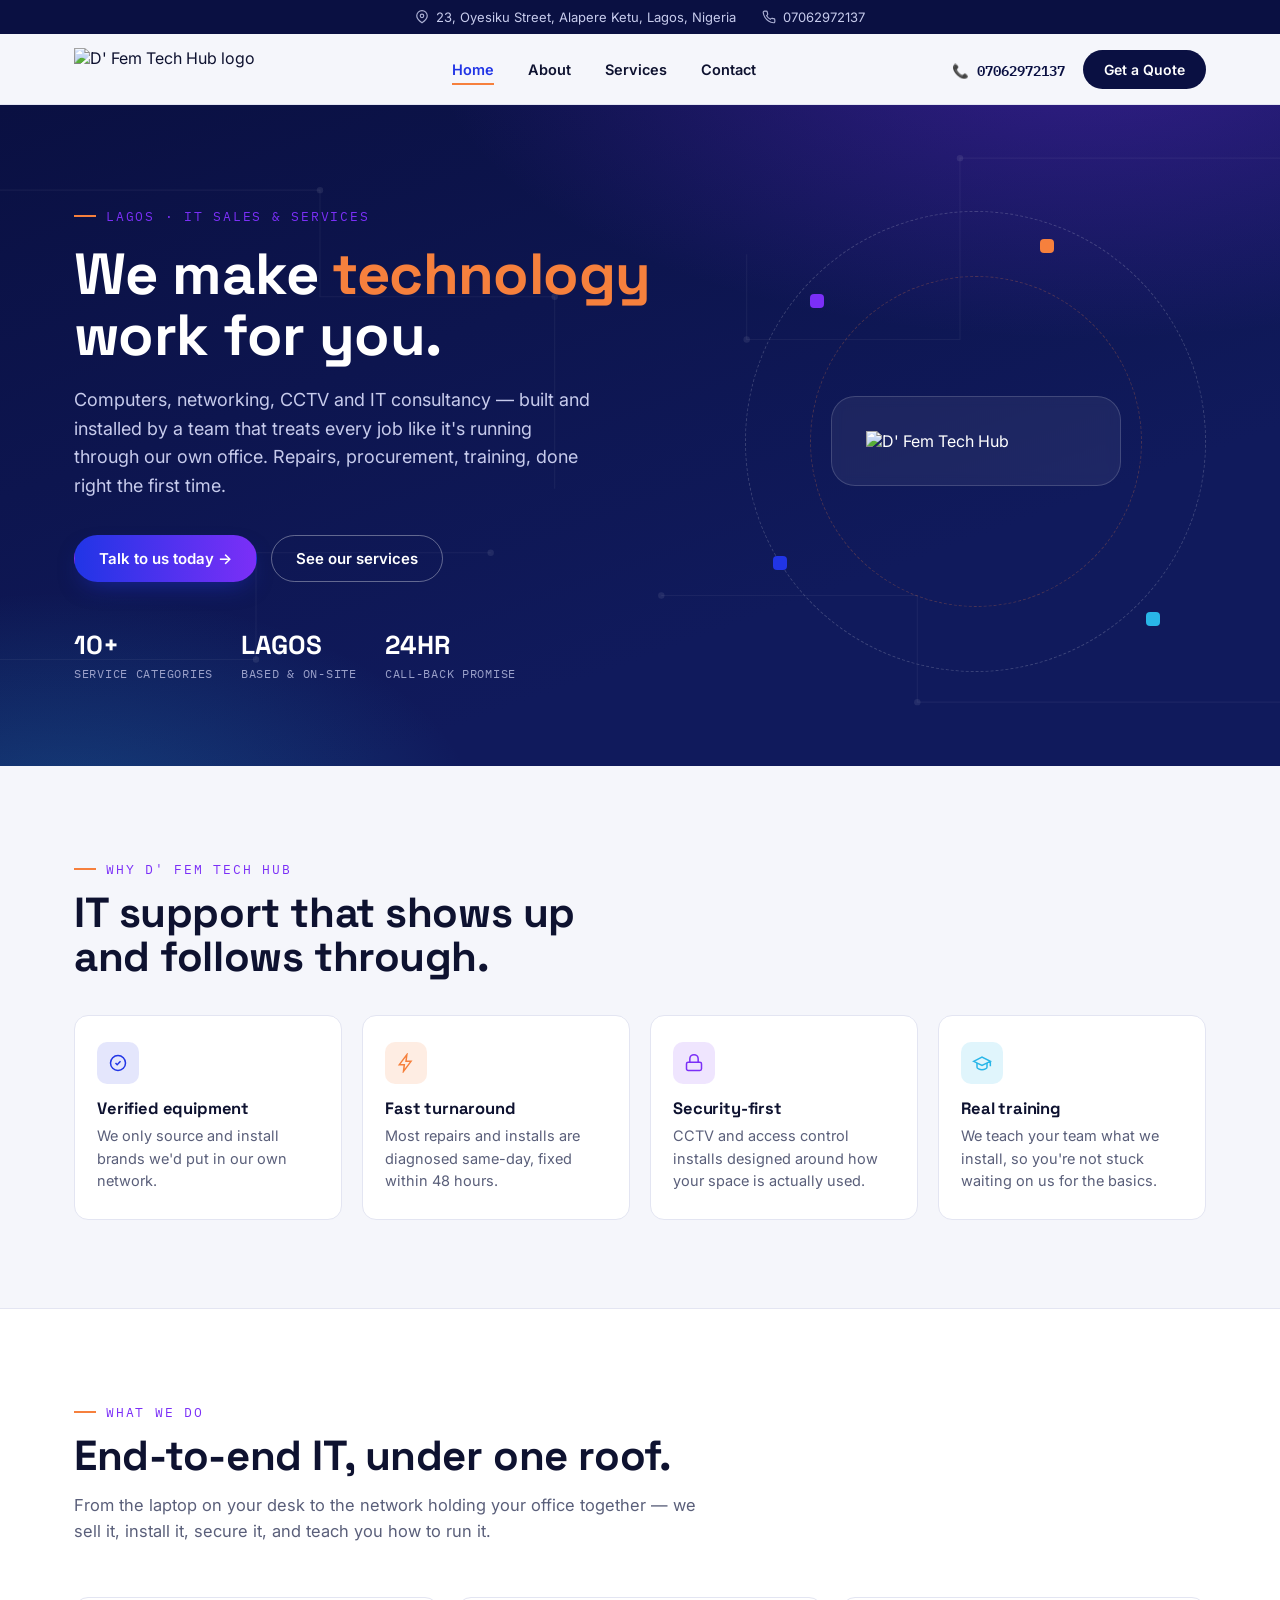
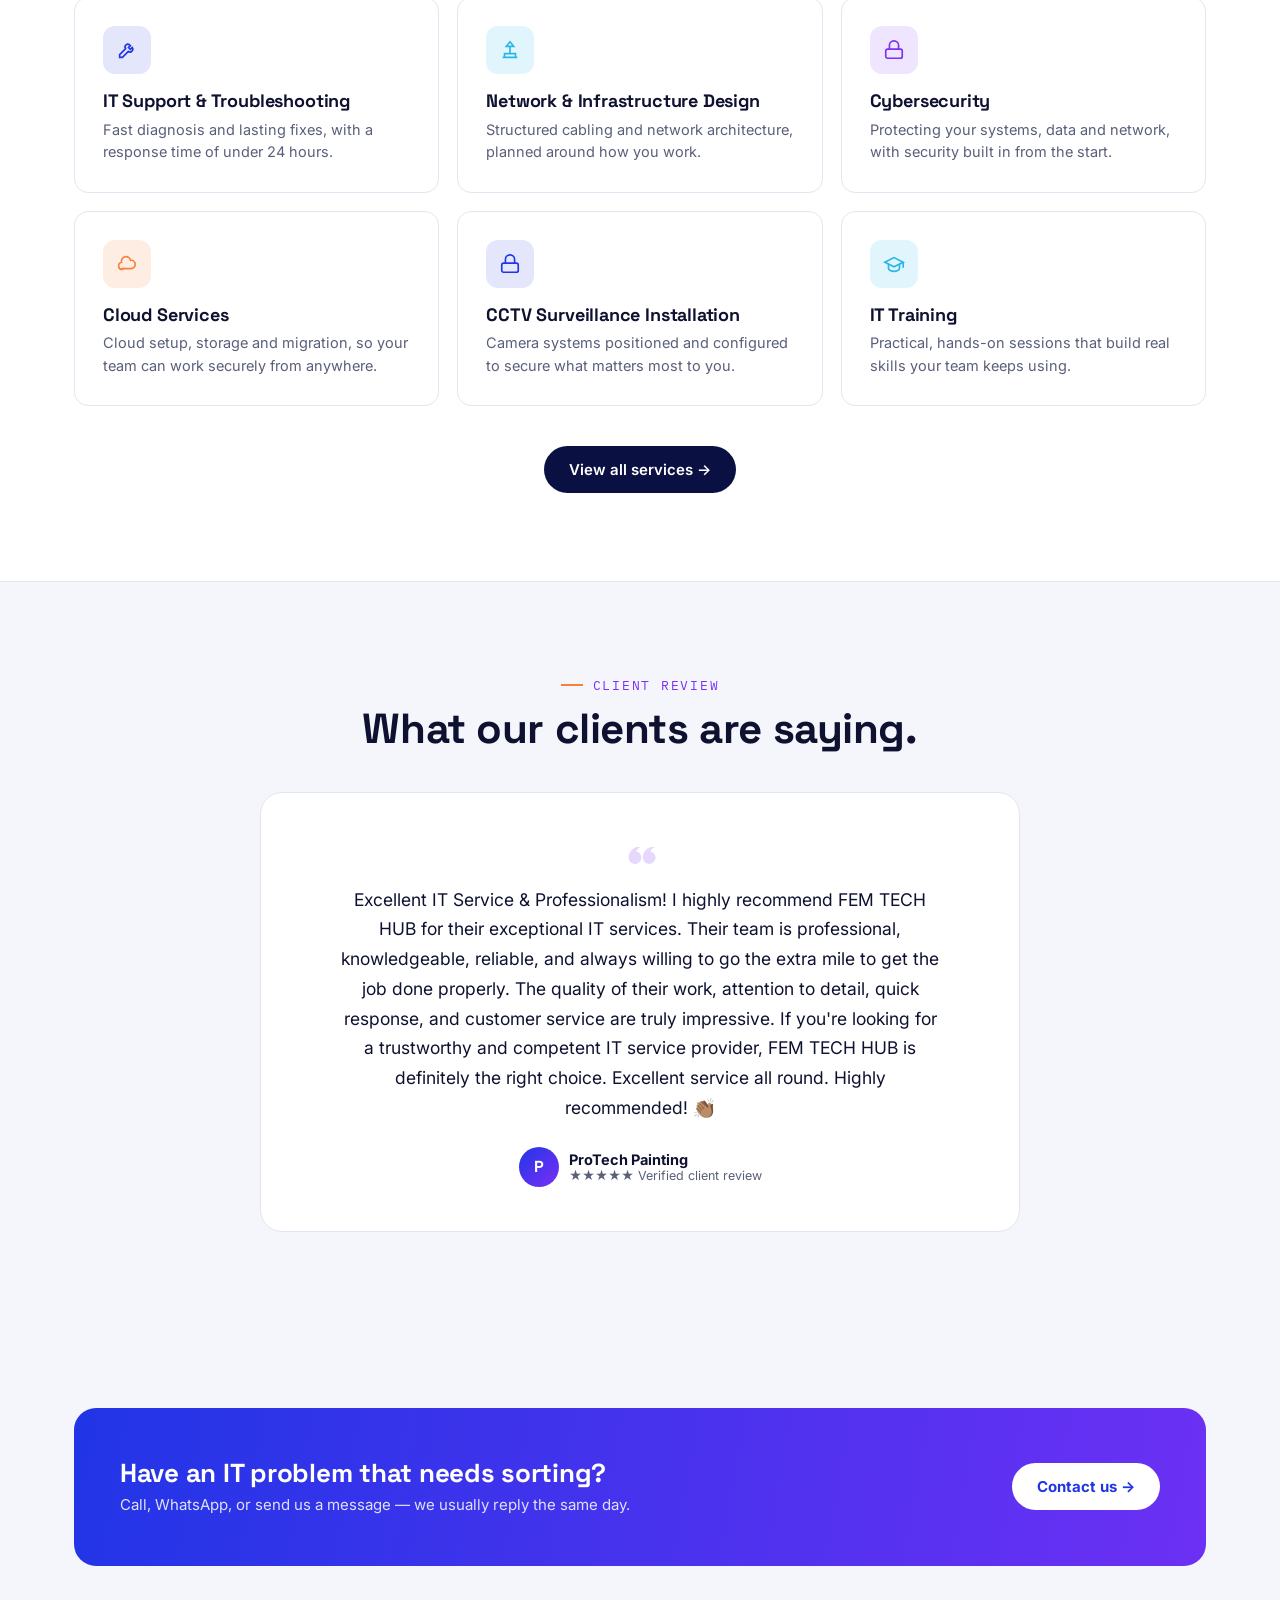
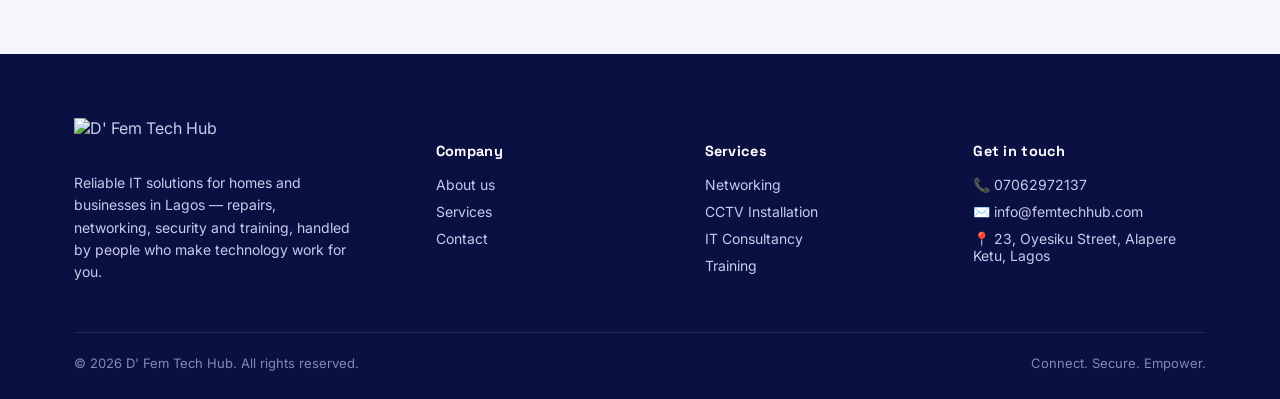
==== index.html @ e451c463 "Add files via upload" ====
<!DOCTYPE html>
<html lang="en">
<head>
<meta charset="UTF-8">
<meta name="viewport" content="width=device-width, initial-scale=1.0">
<title>D' Fem Tech Hub — Reliable IT Solutions, Lagos</title>
<meta name="description" content="D' Fem Tech Hub provides computer &amp; laptop sales, networking, CCTV installation, IT procurement, consultancy and training in Lagos, Nigeria.">
<link rel="icon" href="assets/logo.png">
<link rel="preconnect" href="https://fonts.googleapis.com">
<link href="https://fonts.googleapis.com/css2?family=Space+Grotesk:wght@500;600;700&family=Inter:wght@400;500;600;700&family=IBM+Plex+Mono:wght@500&display=swap" rel="stylesheet">
<link rel="stylesheet" href="style.css">
</head>
<body>

<div class="topbar">
  <div class="topbar-inner container">
    <div class="topbar-left">
      <span><svg width="14" height="14" viewBox="0 0 24 24" fill="none" stroke="currentColor" stroke-width="2"><path d="M21 10c0 6-9 12-9 12s-9-6-9-12a9 9 0 0118 0z"/><circle cx="12" cy="10" r="3"/></svg> 23, Oyesiku Street, Alapere Ketu, Lagos, Nigeria</span>
      <span><svg width="14" height="14" viewBox="0 0 24 24" fill="none" stroke="currentColor" stroke-width="2"><path d="M22 16.9v3a2 2 0 01-2.2 2 19.8 19.8 0 01-8.6-3.1 19.5 19.5 0 01-6-6A19.8 19.8 0 012.1 4.2 2 2 0 014.1 2h3a2 2 0 012 1.7c.1.9.3 1.8.6 2.7a2 2 0 01-.5 2.1L8 9.7a16 16 0 006.3 6.3l1.2-1.2a2 2 0 012.1-.5c.9.3 1.8.5 2.7.6a2 2 0 011.7 2.1z"/></svg> <a href="tel:07062972137">07062972137</a></span>
    </div>
  </div>
</div>

<nav class="nav">
  <div class="nav-inner container">
    <a href="index.html" class="brand">
      <img src="assets/logo.png" alt="D' Fem Tech Hub logo">
    </a>
    <div class="nav-links">
      <a href="index.html" class="active">Home</a>
      <a href="about.html">About</a>
      <a href="services.html">Services</a>
      <a href="contact.html">Contact</a>
    </div>
    <div class="nav-cta">
      <span class="nav-phone">📞 07062972137</span>
      <a href="contact.html" class="btn btn-dark" style="padding:10px 20px;font-size:14px;">Get a Quote</a>
    </div>
    <button class="nav-toggle" aria-label="Toggle menu"><span></span><span></span><span></span></button>
  </div>
</nav>

<!-- HERO -->
<header class="hero">
  <svg class="circuit-bg" width="100%" height="100%" viewBox="0 0 1200 700" preserveAspectRatio="xMidYMid slice">
    <g stroke="rgba(255,255,255,.10)" stroke-width="1">
      <path d="M0 120 H300 V220 H520" fill="none"/>
      <path d="M1200 90 H900 V260 H700 V180" fill="none"/>
      <path d="M0 560 H240 V460 H460" fill="none"/>
      <path d="M1200 600 H860 V500 H620" fill="none"/>
      <path d="M520 220 V400" fill="none"/>
    </g>
    <g fill="rgba(255,255,255,.16)">
      <circle cx="300" cy="120" r="3"/><circle cx="520" cy="220" r="3"/>
      <circle cx="900" cy="90" r="3"/><circle cx="700" cy="260" r="3"/>
      <circle cx="240" cy="560" r="3"/><circle cx="460" cy="460" r="3"/>
      <circle cx="860" cy="600" r="3"/><circle cx="620" cy="500" r="3"/>
    </g>
  </svg>

  <div class="hero-inner container">
    <div>
      <span class="eyebrow">LAGOS · IT SALES &amp; SERVICES</span>
      <h1>We make <em>technology</em><br>work for you.</h1>
      <p class="lead">Computers, networking, CCTV and IT consultancy — built and installed by a team that treats every job like it's running through our own office. Repairs, procurement, training, done right the first time.</p>
      <div class="hero-actions">
        <a href="contact.html" class="btn btn-primary">Talk to us today →</a>
        <a href="services.html" class="btn btn-ghost">See our services</a>
      </div>
      <div class="hero-stats">
        <div><b>10+</b><span>SERVICE CATEGORIES</span></div>
        <div><b>LAGOS</b><span>BASED &amp; ON-SITE</span></div>
        <div><b>24HR</b><span>CALL-BACK PROMISE</span></div>
      </div>
    </div>

    <div class="hero-art">
      <div class="hero-art-ring"></div>
      <div class="hero-art-ring r2"></div>
      <div class="node dot-orange" style="top:6%; left:64%; animation-delay:.2s;"></div>
      <div class="node dot-purple" style="top:18%; left:14%; animation-delay:1.1s;"></div>
      <div class="node dot-cyan" style="bottom:10%; right:10%; animation-delay:.6s;"></div>
      <div class="node dot-blue" style="bottom:22%; left:6%; animation-delay:1.6s;"></div>
      <div class="hero-art-card">
        <img src="assets/logo.png" alt="D' Fem Tech Hub">
      </div>
    </div>
  </div>
</header>

<!-- VALUE STRIP -->
<section class="section-tight">
  <div class="container">
    <div class="section-head reveal">
      <span class="eyebrow">WHY D' FEM TECH HUB</span>
      <h2>IT support that shows up<br>and follows through.</h2>
    </div>
    <div class="value-grid">
      <div class="value-card reveal">
        <div class="ic c-blue">
          <svg width="20" height="20" viewBox="0 0 24 24" fill="none" stroke="currentColor" stroke-width="1.8"><path d="M9 12l2 2 4-4"/><circle cx="12" cy="12" r="9"/></svg>
        </div>
        <h4>Verified equipment</h4>
        <p>We only source and install brands we'd put in our own network.</p>
      </div>
      <div class="value-card reveal">
        <div class="ic c-orange">
          <svg width="20" height="20" viewBox="0 0 24 24" fill="none" stroke="currentColor" stroke-width="1.8"><path d="M13 2 4 14h6l-1 8 9-12h-6l1-8z"/></svg>
        </div>
        <h4>Fast turnaround</h4>
        <p>Most repairs and installs are diagnosed same-day, fixed within 48 hours.</p>
      </div>
      <div class="value-card reveal">
        <div class="ic c-purple">
          <svg width="20" height="20" viewBox="0 0 24 24" fill="none" stroke="currentColor" stroke-width="1.8"><rect x="3" y="11" width="18" height="10" rx="2"/><path d="M7 11V7a5 5 0 0110 0v4"/></svg>
        </div>
        <h4>Security-first</h4>
        <p>CCTV and access control installs designed around how your space is actually used.</p>
      </div>
      <div class="value-card reveal">
        <div class="ic c-cyan">
          <svg width="20" height="20" viewBox="0 0 24 24" fill="none" stroke="currentColor" stroke-width="1.8"><path d="M22 10v6M2 10l10-5 10 5-10 5-10-5z"/><path d="M6 12v5c0 1.5 3 3 6 3s6-1.5 6-3v-5"/></svg>
        </div>
        <h4>Real training</h4>
        <p>We teach your team what we install, so you're not stuck waiting on us for the basics.</p>
      </div>
    </div>
  </div>
</section>

<!-- SERVICES PREVIEW -->
<section style="background:var(--panel); border-top:1px solid var(--line); border-bottom:1px solid var(--line);">
  <div class="container">
    <div class="section-head reveal">
      <span class="eyebrow">WHAT WE DO</span>
      <h2>End-to-end IT, under one roof.</h2>
      <p>From the laptop on your desk to the network holding your office together — we sell it, install it, secure it, and teach you how to run it.</p>
    </div>
    <div class="svc-grid">
      <div class="svc-card reveal">
        <div class="ic c-blue"><svg width="22" height="22" viewBox="0 0 24 24" fill="none" stroke="currentColor" stroke-width="1.8"><path d="M14.7 6.3a3 3 0 00-4.2 4.2L4 17v3h3l6.5-6.5a3 3 0 004.2-4.2l-2.1 2.1-2-2 2.1-2.1z"/></svg></div>
        <h3>IT Support &amp; Troubleshooting</h3>
        <p>Fast diagnosis and lasting fixes, with a response time of under 24 hours.</p>
      </div>
      <div class="svc-card reveal">
        <div class="ic c-cyan"><svg width="22" height="22" viewBox="0 0 24 24" fill="none" stroke="currentColor" stroke-width="1.8"><path d="M4 20h16M6 20v-4h12v4M12 16V8M8 8h8l-4-5-4 5z"/></svg></div>
        <h3>Network &amp; Infrastructure Design</h3>
        <p>Structured cabling and network architecture, planned around how you work.</p>
      </div>
      <div class="svc-card reveal">
        <div class="ic c-purple"><svg width="22" height="22" viewBox="0 0 24 24" fill="none" stroke="currentColor" stroke-width="1.8"><rect x="3" y="11" width="18" height="10" rx="2"/><path d="M7 11V7a5 5 0 0110 0v4"/></svg></div>
        <h3>Cybersecurity</h3>
        <p>Protecting your systems, data and network, with security built in from the start.</p>
      </div>
      <div class="svc-card reveal">
        <div class="ic c-orange"><svg width="22" height="22" viewBox="0 0 24 24" fill="none" stroke="currentColor" stroke-width="1.8"><path d="M7 18a4 4 0 01-1-7.9A5 5 0 0115.9 8 4.5 4.5 0 0117 17H7z"/></svg></div>
        <h3>Cloud Services</h3>
        <p>Cloud setup, storage and migration, so your team can work securely from anywhere.</p>
      </div>
      <div class="svc-card reveal">
        <div class="ic c-blue"><svg width="22" height="22" viewBox="0 0 24 24" fill="none" stroke="currentColor" stroke-width="1.8"><rect x="3" y="11" width="18" height="10" rx="2"/><path d="M7 11V7a5 5 0 0110 0v4"/></svg></div>
        <h3>CCTV Surveillance Installation</h3>
        <p>Camera systems positioned and configured to secure what matters most to you.</p>
      </div>
      <div class="svc-card reveal">
        <div class="ic c-cyan"><svg width="22" height="22" viewBox="0 0 24 24" fill="none" stroke="currentColor" stroke-width="1.8"><path d="M22 10v6M2 10l10-5 10 5-10 5-10-5z"/><path d="M6 12v5c0 1.5 3 3 6 3s6-1.5 6-3v-5"/></svg></div>
        <h3>IT Training</h3>
        <p>Practical, hands-on sessions that build real skills your team keeps using.</p>
      </div>
    </div>
    <div style="text-align:center; margin-top:40px;">
      <a href="services.html" class="btn btn-dark">View all services →</a>
    </div>
  </div>
</section>

<!-- TESTIMONIAL -->
<section>
  <div class="container">
    <div class="section-head reveal" style="margin:0 auto 40px; text-align:center; max-width:640px;">
      <span class="eyebrow" style="justify-content:center;">CLIENT REVIEW</span>
      <h2>What our clients are saying.</h2>
    </div>
    <div class="reveal" style="max-width:760px; margin:0 auto; background:var(--panel); border:1px solid var(--line); border-radius:22px; padding:44px; text-align:center; position:relative;">
      <svg width="34" height="34" viewBox="0 0 24 24" fill="var(--purple)" style="opacity:.18; margin:0 auto 10px;"><path d="M9.5 7C6.5 8 4 10.8 4 14.2 4 17 6 19 8.5 19S13 17 13 14.5c0-2.2-1.6-4-3.7-4.3.4-1.3 1.7-2.6 3.2-3.2L9.5 7zm10 0c-3 1-5.5 3.8-5.5 7.2 0 2.8 2 4.8 4.5 4.8S23 17 23 14.5c0-2.2-1.6-4-3.7-4.3.4-1.3 1.7-2.6 3.2-3.2L19.5 7z"/></svg>
      <p style="font-size:17.5px; line-height:1.7; color:var(--ink); max-width:600px; margin:0 auto;">
        Excellent IT Service &amp; Professionalism! I highly recommend FEM TECH HUB for their exceptional IT services. Their team is professional, knowledgeable, reliable, and always willing to go the extra mile to get the job done properly. The quality of their work, attention to detail, quick response, and customer service are truly impressive. If you're looking for a trustworthy and competent IT service provider, FEM TECH HUB is definitely the right choice. Excellent service all round. Highly recommended! 👏🏽
      </p>
      <div style="margin-top:24px; display:flex; align-items:center; justify-content:center; gap:10px;">
        <div style="width:40px; height:40px; border-radius:50%; background:linear-gradient(135deg,var(--blue),var(--purple)); display:flex; align-items:center; justify-content:center; color:#fff; font-family:var(--display); font-weight:700;">P</div>
        <div style="text-align:left;">
          <div style="font-weight:700; font-size:14.5px;">ProTech Painting</div>
          <div style="font-size:12.5px; color:var(--muted);">★★★★★ Verified client review</div>
        </div>
      </div>
    </div>
  </div>
</section>

<!-- CTA -->
<section>
  <div class="container">
    <div class="cta-band reveal">
      <div>
        <h3>Have an IT problem that needs sorting?</h3>
        <p>Call, WhatsApp, or send us a message — we usually reply the same day.</p>
      </div>
      <a href="contact.html" class="btn" style="background:#fff; color:var(--blue); font-weight:700;">Contact us →</a>
    </div>
  </div>
</section>

<footer>
  <div class="container">
    <div class="foot-grid">
      <div>
        <div class="foot-brand">
          <img src="assets/logo.png" alt="D' Fem Tech Hub">
        </div>
        <p style="max-width:280px; font-size:14px; line-height:1.6;">Reliable IT solutions for homes and businesses in Lagos — repairs, networking, security and training, handled by people who make technology work for you.</p>
      </div>
      <div>
        <h5>Company</h5>
        <ul>
          <li><a href="about.html">About us</a></li>
          <li><a href="services.html">Services</a></li>
          <li><a href="contact.html">Contact</a></li>
        </ul>
      </div>
      <div>
        <h5>Services</h5>
        <ul>
          <li><a href="services.html">Networking</a></li>
          <li><a href="services.html">CCTV Installation</a></li>
          <li><a href="services.html">IT Consultancy</a></li>
          <li><a href="services.html">Training</a></li>
        </ul>
      </div>
      <div>
        <h5>Get in touch</h5>
        <ul>
          <li>📞 07062972137</li>
          <li>✉️ info@femtechhub.com</li>
          <li>📍 23, Oyesiku Street, Alapere Ketu, Lagos</li>
        </ul>
      </div>
    </div>
    <div class="foot-bottom">
      <span>© 2026 D' Fem Tech Hub. All rights reserved.</span>
      <span>Connect. Secure. Empower.</span>
    </div>
  </div>
</footer>

<script src="script.js"></script>
</body>
</html>
---- style.css ----
/* =========================================================
   D' FEM TECH HUB — design tokens
   Palette pulled from the brand logo:
   brand blue (laptop/cap), signal orange (wordmark),
   circuit purple + cyan (the floating squares)
   ========================================================= */
:root{
  --navy:        #0A1042;
  --navy-2:      #101a5c;
  --blue:        #2135e6;
  --blue-2:      #4457ff;
  --orange:      #f6803d;
  --purple:      #7b2ff7;
  --cyan:        #29b6e8;
  --bg:          #f5f6fb;
  --panel:       #ffffff;
  --ink:         #0e1230;
  --muted:       #5a5f7a;
  --line:        #e3e5f2;

  --display: "Space Grotesk", "Segoe UI", sans-serif;
  --body:    "Inter", "Segoe UI", sans-serif;
  --mono:    "IBM Plex Mono", ui-monospace, monospace;

  --radius: 14px;
  --container: 1180px;
}

*{ box-sizing:border-box; }
html{ scroll-behavior:smooth; }
body{
  margin:0;
  font-family:var(--body);
  color:var(--ink);
  background:var(--bg);
  -webkit-font-smoothing:antialiased;
}
img{ max-width:100%; display:block; }
a{ color:inherit; text-decoration:none; }
ul{ margin:0; padding:0; list-style:none; }
h1,h2,h3,h4{ font-family:var(--display); margin:0; line-height:1.05; letter-spacing:-0.01em; }
p{ margin:0; }
.container{ max-width:var(--container); margin:0 auto; padding:0 24px; }

.eyebrow{
  font-family:var(--mono);
  font-size:12.5px;
  letter-spacing:.14em;
  text-transform:uppercase;
  color:var(--purple);
  display:inline-flex;
  align-items:center;
  gap:10px;
}
.eyebrow::before{
  content:"";
  width:22px; height:2px;
  background:var(--orange);
  display:inline-block;
}

/* buttons */
.btn{
  display:inline-flex; align-items:center; gap:8px;
  font-family:var(--body); font-weight:600; font-size:15px;
  padding:13px 24px; border-radius:999px;
  border:1.5px solid transparent;
  cursor:pointer;
  transition:transform .18s ease, box-shadow .18s ease, background .18s ease, color .18s ease;
}
.btn:active{ transform:translateY(1px); }
.btn-primary{
  background:linear-gradient(90deg, var(--blue), var(--purple));
  color:#fff;
  box-shadow:0 10px 24px -10px rgba(33,53,230,.55);
}
.btn-primary:hover{ box-shadow:0 14px 30px -10px rgba(33,53,230,.7); transform:translateY(-1px); }
.btn-ghost{
  background:transparent;
  border-color:rgba(255,255,255,.35);
  color:#fff;
}
.btn-ghost:hover{ background:rgba(255,255,255,.1); }
.btn-dark{
  background:var(--navy);
  color:#fff;
}
.btn-dark:hover{ background:#050a30; }

/* =========== TOP INFO BAR =========== */
.topbar{
  background:var(--navy);
  color:#c7cbec;
}
.topbar-inner{
  display:flex; align-items:center; justify-content:center;
  padding:9px 24px; font-size:13px; flex-wrap:wrap; gap:8px;
}
.topbar-left{ display:flex; align-items:center; gap:26px; flex-wrap:wrap; }
.topbar-left span{ display:inline-flex; align-items:center; gap:7px; }
.topbar-left svg{ flex:none; opacity:.85; }
.topbar a{ color:#c7cbec; }
.topbar a:hover{ color:#fff; }
@media (max-width:680px){ .topbar-left{ gap:14px; font-size:12px; } }

/* =========== NAV =========== */
.nav{
  position:sticky; top:0; z-index:50;
  background:rgba(245,246,251,.85);
  backdrop-filter:blur(10px);
  border-bottom:1px solid var(--line);
}
.nav-inner{
  display:flex; align-items:center; justify-content:space-between;
  padding:14px 24px;
}
.brand{ display:flex; align-items:center; gap:10px; }
.brand img{ height:42px; width:auto; }
.brand-word{ font-family:var(--display); font-weight:700; font-size:15px; letter-spacing:.02em; }
.brand-word b{ color:var(--orange); }
.nav-links{ display:flex; gap:34px; align-items:center; }
.nav-links a{
  font-size:14.5px; font-weight:600; color:var(--ink);
  position:relative; padding:4px 0;
}
.nav-links a.active{ color:var(--blue); }
.nav-links a::after{
  content:""; position:absolute; left:0; bottom:-3px;
  width:0; height:2px; background:var(--orange);
  transition:width .2s ease;
}
.nav-links a:hover::after, .nav-links a.active::after{ width:100%; }
.nav-cta{ display:flex; align-items:center; gap:18px; }
.nav-phone{ font-family:var(--mono); font-size:13.5px; color:var(--navy); font-weight:600; }
.nav-toggle{ display:none; background:none; border:0; cursor:pointer; padding:6px; }
.nav-toggle span{ display:block; width:24px; height:2px; background:var(--ink); margin:5px 0; }

/* =========== HERO (dark) =========== */
.hero{
  position:relative;
  background:radial-gradient(1100px 500px at 85% -10%, rgba(123,47,247,.35), transparent 60%),
             radial-gradient(700px 400px at 5% 110%, rgba(41,182,232,.25), transparent 60%),
             linear-gradient(160deg, var(--navy), var(--navy-2) 70%);
  color:#fff;
  overflow:hidden;
}
.circuit-bg{ position:absolute; inset:0; opacity:.5; pointer-events:none; }
.hero-inner{
  position:relative; z-index:2;
  padding:96px 24px 84px;
  display:grid; grid-template-columns:1.15fr .85fr; gap:48px; align-items:center;
}
.hero h1{
  font-size:clamp(34px, 4.6vw, 58px);
  margin:20px 0 20px;
}
.hero h1 em{ font-style:normal; color:var(--orange); }
.hero p.lead{
  font-size:18px; color:#c7cbec; max-width:520px; margin-bottom:34px; line-height:1.6;
}
.hero-actions{ display:flex; gap:14px; flex-wrap:wrap; }
.hero-stats{
  display:flex; gap:28px; margin-top:46px; flex-wrap:wrap;
}
.hero-stats div{ font-family:var(--mono); }
.hero-stats b{ display:block; font-family:var(--display); font-size:26px; color:#fff; }
.hero-stats span{ font-size:12px; color:#9aa0c9; letter-spacing:.06em; }

.hero-art{
  position:relative;
  aspect-ratio:1/1;
  display:flex; align-items:center; justify-content:center;
}
.hero-art-ring{
  position:absolute; inset:0;
  border:1.5px dashed rgba(255,255,255,.18);
  border-radius:50%;
  animation:spin 40s linear infinite;
}
.hero-art-ring.r2{ inset:14%; border-color:rgba(246,128,61,.25); animation-duration:28s; animation-direction:reverse; }
@media (prefers-reduced-motion:reduce){ .hero-art-ring{ animation:none; } }
@keyframes spin{ to{ transform:rotate(360deg); } }
.hero-art-card{
  position:relative; z-index:2;
  background:rgba(255,255,255,.06);
  border:1px solid rgba(255,255,255,.16);
  border-radius:24px;
  padding:34px;
  backdrop-filter:blur(6px);
}
.hero-art-card img{ width:220px; }

/* node dots floating (echo the logo's floating squares) */
.node{
  position:absolute; width:14px; height:14px; border-radius:4px;
  animation:float 6s ease-in-out infinite;
}
@keyframes float{ 0%,100%{ transform:translateY(0);} 50%{ transform:translateY(-14px);} }
@media (prefers-reduced-motion:reduce){ .node{ animation:none; } }

/* =========== SECTION DIVIDER (signature element) =========== */
.node-divider{
  display:flex; align-items:center; gap:0;
  padding:36px 0;
}
.node-divider .line{ flex:1; height:1px; background:var(--line); position:relative; }
.node-divider .dashes{
  flex:1; height:0; border-top:2px dashed var(--line);
}
.node-divider .dot{ width:9px; height:9px; border-radius:3px; margin:0 10px; flex:none; }

/* =========== GENERIC SECTIONS =========== */
section{ padding:88px 0; }
.section-head{ max-width:640px; margin-bottom:52px; }
.section-head h2{ font-size:clamp(28px,3.4vw,42px); margin-top:14px; }
.section-head p{ color:var(--muted); font-size:16.5px; margin-top:14px; line-height:1.6; }
.section-tight .section-head{ margin-bottom:36px; }

/* value grid on home */
.value-grid{
  display:grid; grid-template-columns:repeat(4,1fr); gap:20px;
}
.value-card{
  background:var(--panel); border:1px solid var(--line); border-radius:var(--radius);
  padding:26px 22px;
}
.value-card .ic{
  width:42px; height:42px; border-radius:10px;
  display:flex; align-items:center; justify-content:center;
  margin-bottom:16px;
}
.value-card h4{ font-size:16.5px; margin-bottom:8px; }
.value-card p{ color:var(--muted); font-size:14.5px; line-height:1.55; }

/* services grid */
.svc-grid{
  display:grid; grid-template-columns:repeat(3,1fr); gap:18px;
}
.svc-card{
  background:var(--panel); border:1px solid var(--line); border-radius:var(--radius);
  padding:28px; transition:transform .18s ease, box-shadow .18s ease, border-color .18s ease;
  position:relative; overflow:hidden;
}
.svc-card::before{
  content:""; position:absolute; top:0; left:0; width:100%; height:3px;
  background:linear-gradient(90deg,var(--blue),var(--purple),var(--cyan));
  transform:scaleX(0); transform-origin:left; transition:transform .25s ease;
}
.svc-card:hover{ transform:translateY(-4px); box-shadow:0 18px 34px -20px rgba(16,20,60,.28); border-color:transparent; }
.svc-card:hover::before{ transform:scaleX(1); }
.svc-card .ic{
  width:48px; height:48px; border-radius:12px;
  display:flex; align-items:center; justify-content:center; margin-bottom:18px;
}
.svc-card h3{ font-size:18px; margin-bottom:8px; }
.svc-card p{ color:var(--muted); font-size:14.5px; line-height:1.55; }
.svc-card .tag{ font-family:var(--mono); font-size:11px; color:var(--muted); letter-spacing:.08em; margin-bottom:10px; display:block; }

/* CTA band */
.cta-band{
  background:linear-gradient(100deg, var(--blue), var(--purple) 120%);
  color:#fff; border-radius:22px;
  padding:52px 46px;
  display:flex; align-items:center; justify-content:space-between; gap:24px; flex-wrap:wrap;
}
.cta-band h3{ font-size:26px; margin-bottom:8px; }
.cta-band p{ color:#dfe1fb; font-size:15px; }

/* footer */
footer{ background:var(--navy); color:#c7cbec; padding:64px 0 28px; }
.foot-grid{ display:grid; grid-template-columns:1.4fr 1fr 1fr 1fr; gap:36px; margin-bottom:48px; }
.foot-brand{ display:flex; gap:10px; align-items:center; margin-bottom:16px; }
.foot-brand img{ height:38px; }
footer h5{ color:#fff; font-family:var(--display); font-size:14.5px; margin-bottom:16px; letter-spacing:.02em; }
footer ul li{ margin-bottom:10px; font-size:14px; }
footer ul li a:hover{ color:#fff; }
.foot-bottom{
  border-top:1px solid rgba(255,255,255,.1); padding-top:22px;
  display:flex; justify-content:space-between; flex-wrap:wrap; gap:12px;
  font-size:13px; color:#8489b3;
}
.socials{ display:flex; gap:12px; }
.socials a{
  width:34px; height:34px; border-radius:50%;
  background:rgba(255,255,255,.08); display:flex; align-items:center; justify-content:center;
  transition:background .2s ease;
}
.socials a:hover{ background:var(--orange); }

/* page hero (inner pages, shorter) */
.page-hero{
  background:linear-gradient(160deg, var(--navy), var(--navy-2) 70%);
  color:#fff; padding:70px 0 90px; position:relative; overflow:hidden;
}
.page-hero .container{ position:relative; z-index:2; }
.page-hero h1{ font-size:clamp(32px,4vw,48px); margin-top:16px; }
.page-hero p{ color:#c7cbec; margin-top:14px; max-width:560px; font-size:16.5px; }

/* about page bits */
.split{ display:grid; grid-template-columns:1fr 1fr; gap:56px; align-items:center; }
.stat-row{ display:grid; grid-template-columns:repeat(3,1fr); gap:18px; margin-top:36px; }
.stat-row div{ background:var(--panel); border:1px solid var(--line); border-radius:12px; padding:20px; }
.stat-row b{ font-family:var(--display); font-size:28px; display:block; color:var(--blue); }
.stat-row span{ font-size:13px; color:var(--muted); }

.timeline{ display:flex; flex-direction:column; gap:0; }
.timeline .step{ display:grid; grid-template-columns:56px 1fr; gap:20px; padding-bottom:34px; position:relative; }
.timeline .step::before{
  content:""; position:absolute; left:27px; top:44px; bottom:-6px; width:2px;
  background:var(--line);
}
.timeline .step:last-child::before{ display:none; }
.timeline .num{
  width:54px; height:54px; border-radius:50%;
  display:flex; align-items:center; justify-content:center;
  font-family:var(--mono); font-weight:600; color:#fff;
  background:linear-gradient(135deg,var(--blue),var(--purple));
}
.timeline h4{ font-size:16.5px; margin-bottom:6px; }
.timeline p{ color:var(--muted); font-size:14.5px; line-height:1.6; }

.values-grid{ display:grid; grid-template-columns:repeat(4,1fr); gap:18px; }
.value-mini{ padding:22px; border-radius:var(--radius); border:1px solid var(--line); background:var(--panel); }
.value-mini .ic{ width:38px; height:38px; border-radius:9px; display:flex; align-items:center; justify-content:center; margin-bottom:14px; }

/* contact page */
.contact-grid{ display:grid; grid-template-columns:.9fr 1.1fr; gap:44px; }
.contact-card{
  background:var(--panel); border:1px solid var(--line); border-radius:var(--radius); padding:26px;
  display:flex; gap:16px; margin-bottom:16px;
}
.contact-card .ic{
  width:44px; height:44px; border-radius:11px; flex:none;
  display:flex; align-items:center; justify-content:center;
}
.contact-card h4{ font-size:15.5px; margin-bottom:5px; }
.contact-card p, .contact-card a{ color:var(--muted); font-size:14.5px; }

.form-panel{ background:var(--panel); border:1px solid var(--line); border-radius:var(--radius); padding:36px; }
.form-row{ display:grid; grid-template-columns:1fr 1fr; gap:16px; margin-bottom:16px; }
.field{ display:flex; flex-direction:column; gap:8px; }
.field.full{ grid-column:1/-1; }
.field label{ font-size:13px; font-weight:600; color:var(--ink); }
.field input, .field select, .field textarea{
  border:1.5px solid var(--line); border-radius:10px; padding:12px 14px;
  font-family:var(--body); font-size:14.5px; color:var(--ink); background:#fbfbfe;
  transition:border-color .18s ease;
}
.field input:focus, .field select:focus, .field textarea:focus{
  outline:none; border-color:var(--blue);
}
.field textarea{ resize:vertical; min-height:120px; }

.map-wrap{
  border-radius:var(--radius); overflow:hidden; border:1px solid var(--line);
  height:260px; margin-top:20px;
}
.map-wrap iframe{ width:100%; height:100%; border:0; }

/* utility color classes for icons/dots referencing brand palette */
.c-blue{ background:rgba(33,53,230,.12); color:var(--blue); }
.c-purple{ background:rgba(123,47,247,.12); color:var(--purple); }
.c-orange{ background:rgba(246,128,61,.14); color:var(--orange); }
.c-cyan{ background:rgba(41,182,232,.14); color:var(--cyan); }
.dot-blue{ background:var(--blue); }
.dot-purple{ background:var(--purple); }
.dot-orange{ background:var(--orange); }
.dot-cyan{ background:var(--cyan); }

/* focus visibility */
a:focus-visible, button:focus-visible, input:focus-visible, textarea:focus-visible{
  outline:2px solid var(--blue); outline-offset:2px;
}

/* reveal-on-scroll */
.reveal{ opacity:0; transform:translateY(18px); transition:opacity .6s ease, transform .6s ease; }
.reveal.in{ opacity:1; transform:none; }
@media (prefers-reduced-motion:reduce){ .reveal{ opacity:1; transform:none; transition:none; } }

/* =========== RESPONSIVE =========== */
@media (max-width:980px){
  .hero-inner{ grid-template-columns:1fr; }
  .hero-art{ display:none; }
  .value-grid{ grid-template-columns:repeat(2,1fr); }
  .svc-grid{ grid-template-columns:repeat(2,1fr); }
  .foot-grid{ grid-template-columns:1fr 1fr; }
  .split{ grid-template-columns:1fr; }
  .values-grid{ grid-template-columns:repeat(2,1fr); }
  .contact-grid{ grid-template-columns:1fr; }
}
@media (max-width:680px){
  .nav-links{ display:none; }
  .nav-toggle{ display:block; }
  .nav-phone{ display:none; }
  .value-grid, .svc-grid, .foot-grid, .values-grid{ grid-template-columns:1fr; }
  .stat-row{ grid-template-columns:1fr; }
  .form-row{ grid-template-columns:1fr; }
  .cta-band{ flex-direction:column; align-items:flex-start; }
  .hero-inner{ padding:70px 24px 60px; }
}
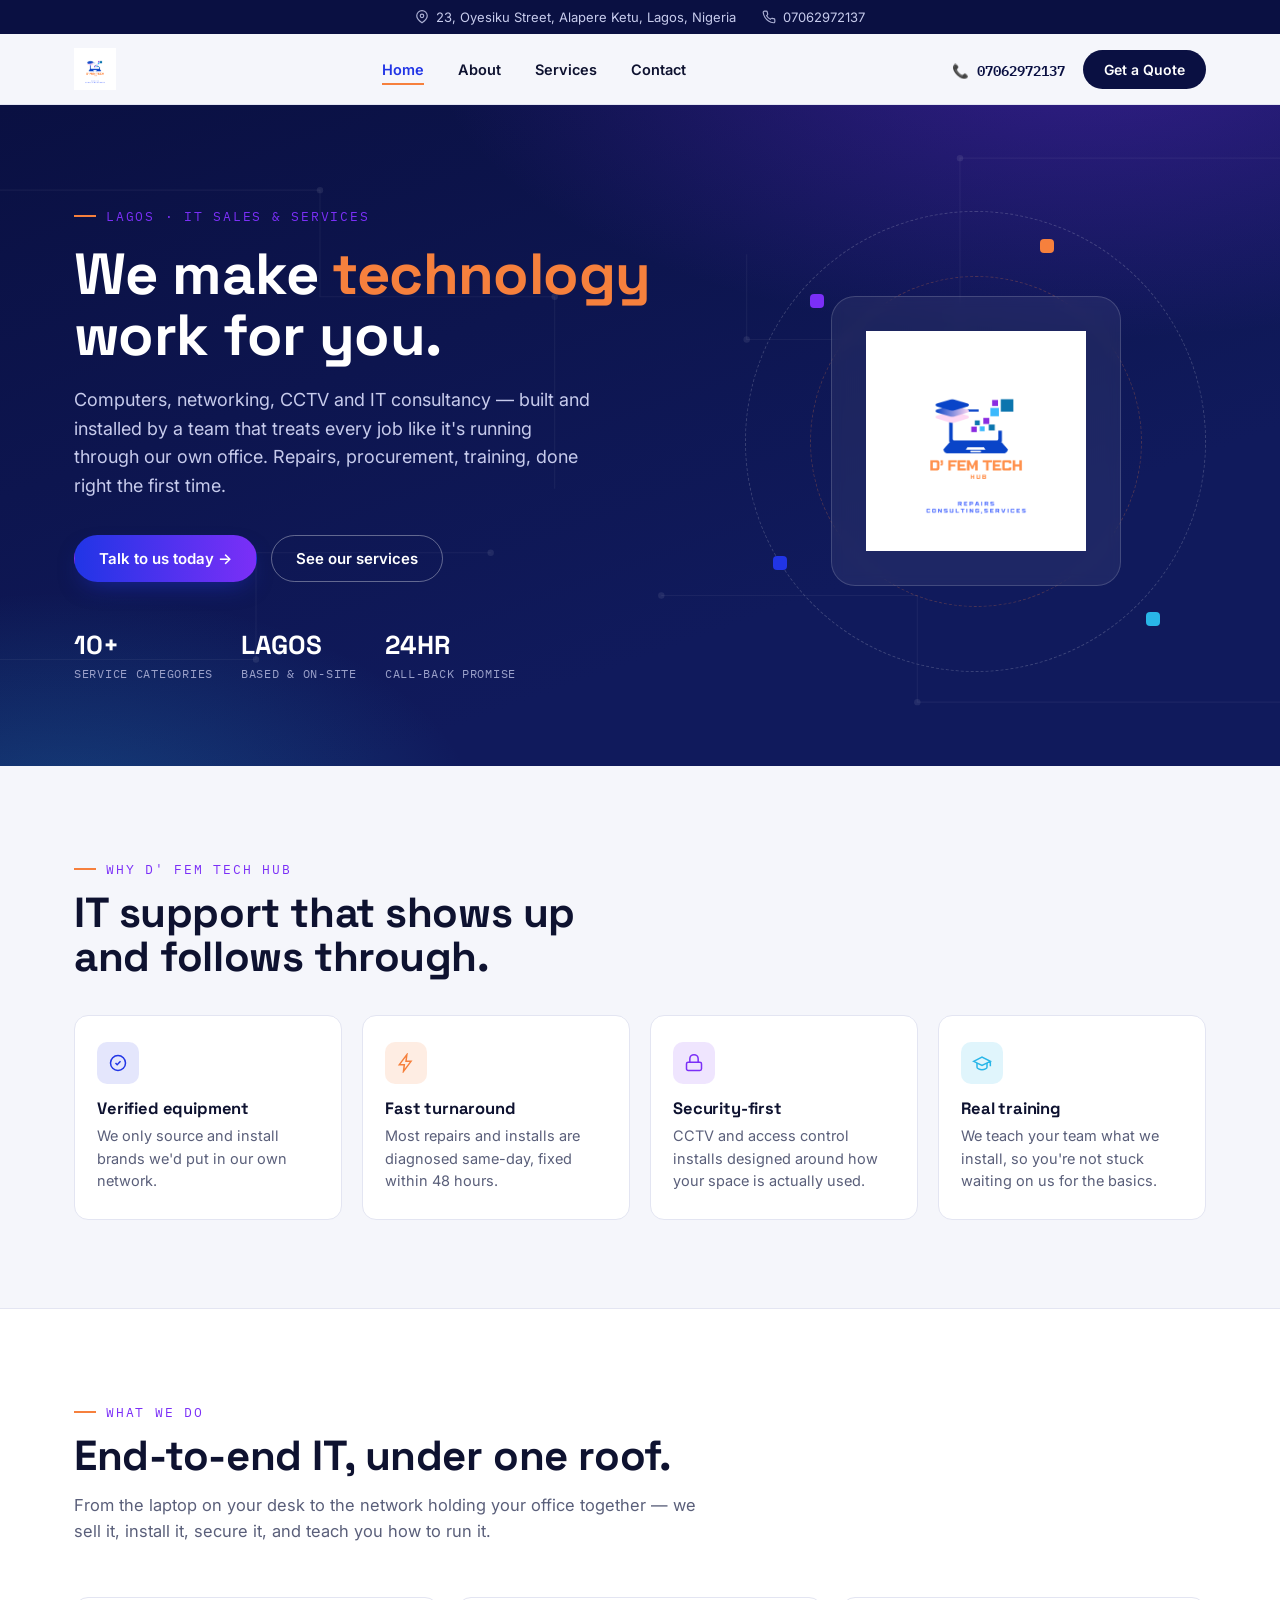
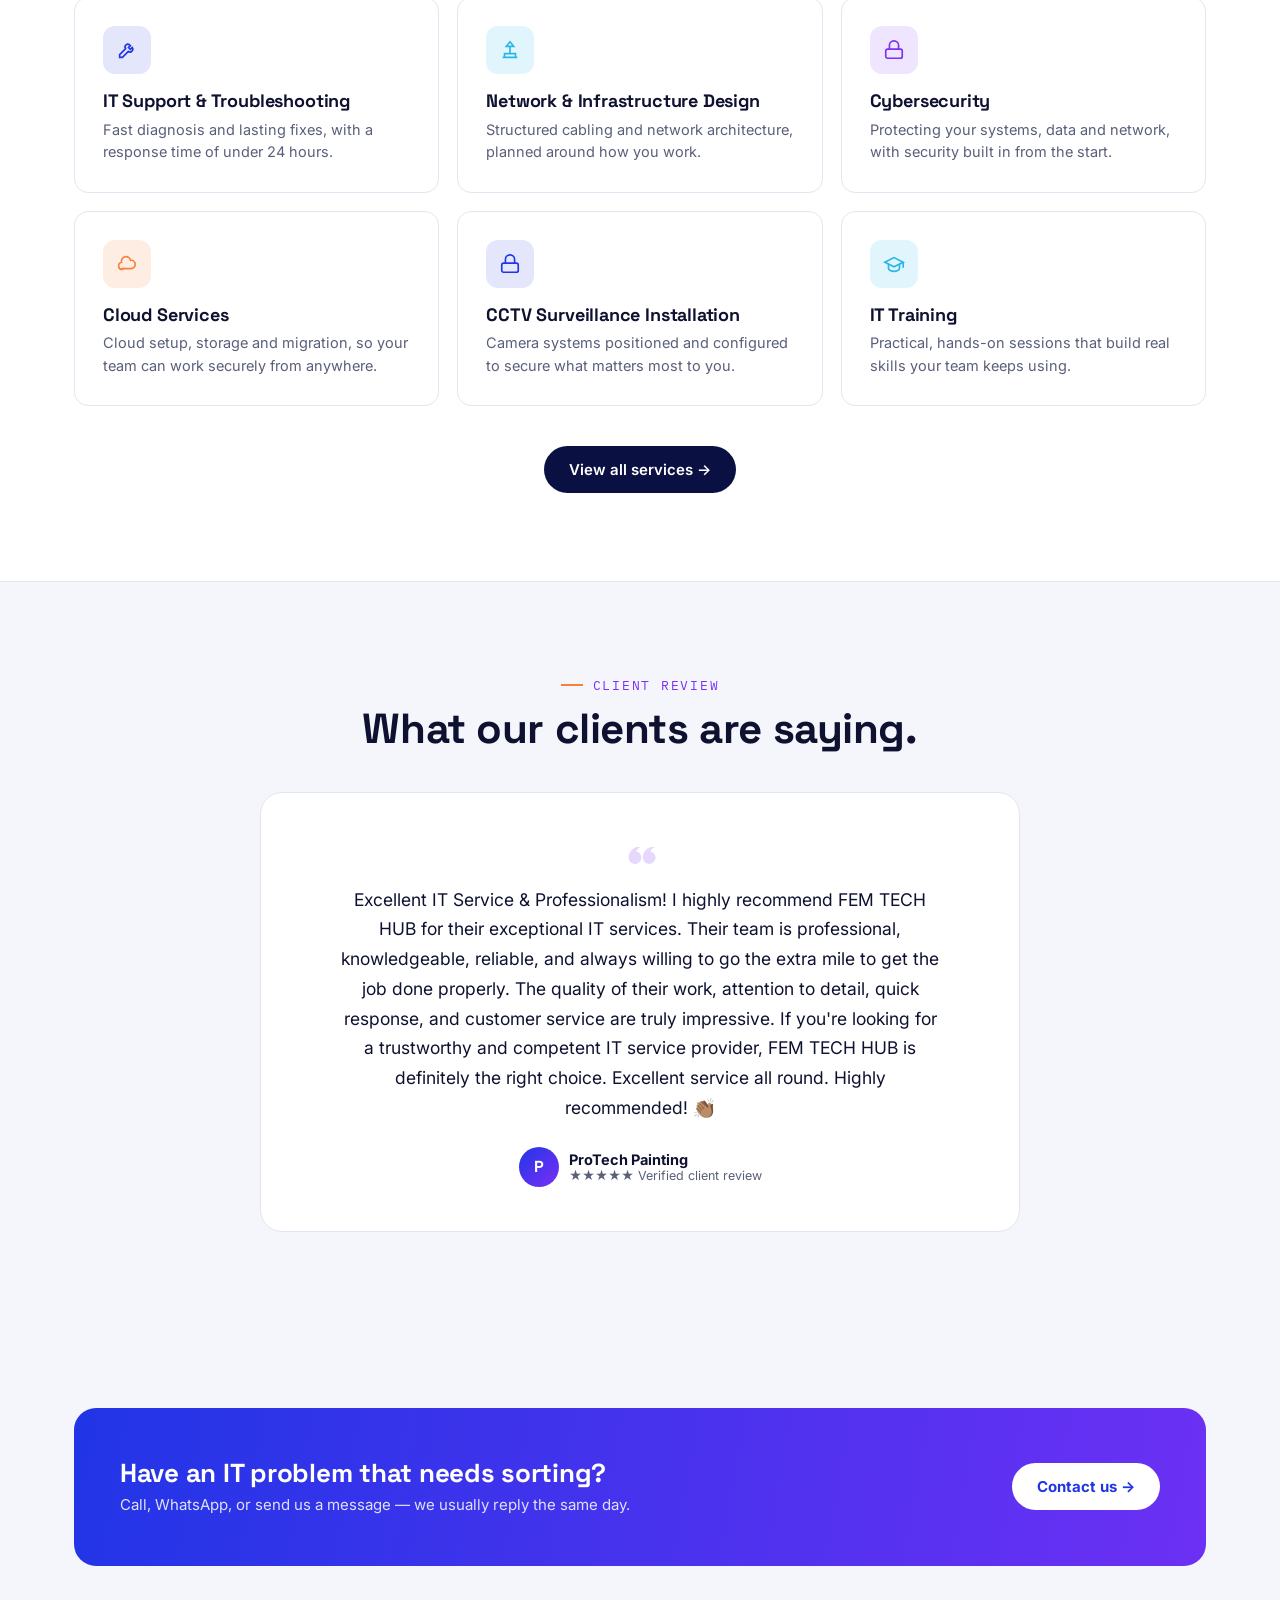
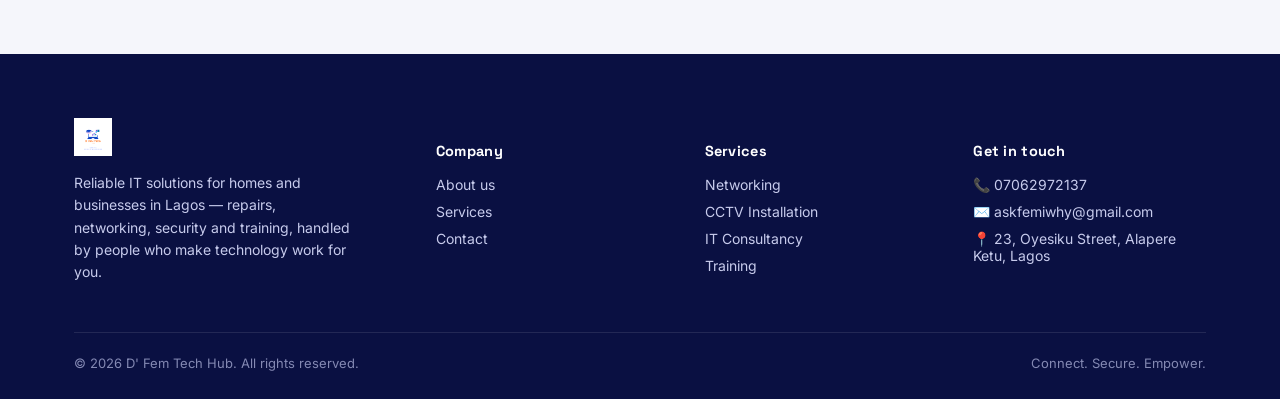
==== commit bbab9869: "Add files via upload" ====
--- a/index.html
+++ b/index.html
@@ -240,7 +240,7 @@
         <h5>Get in touch</h5>
         <ul>
           <li>📞 07062972137</li>
-          <li>✉️ info@femtechhub.com</li>
+          <li>✉️ askfemiwhy@gmail.com</li>
           <li>📍 23, Oyesiku Street, Alapere Ketu, Lagos</li>
         </ul>
       </div>
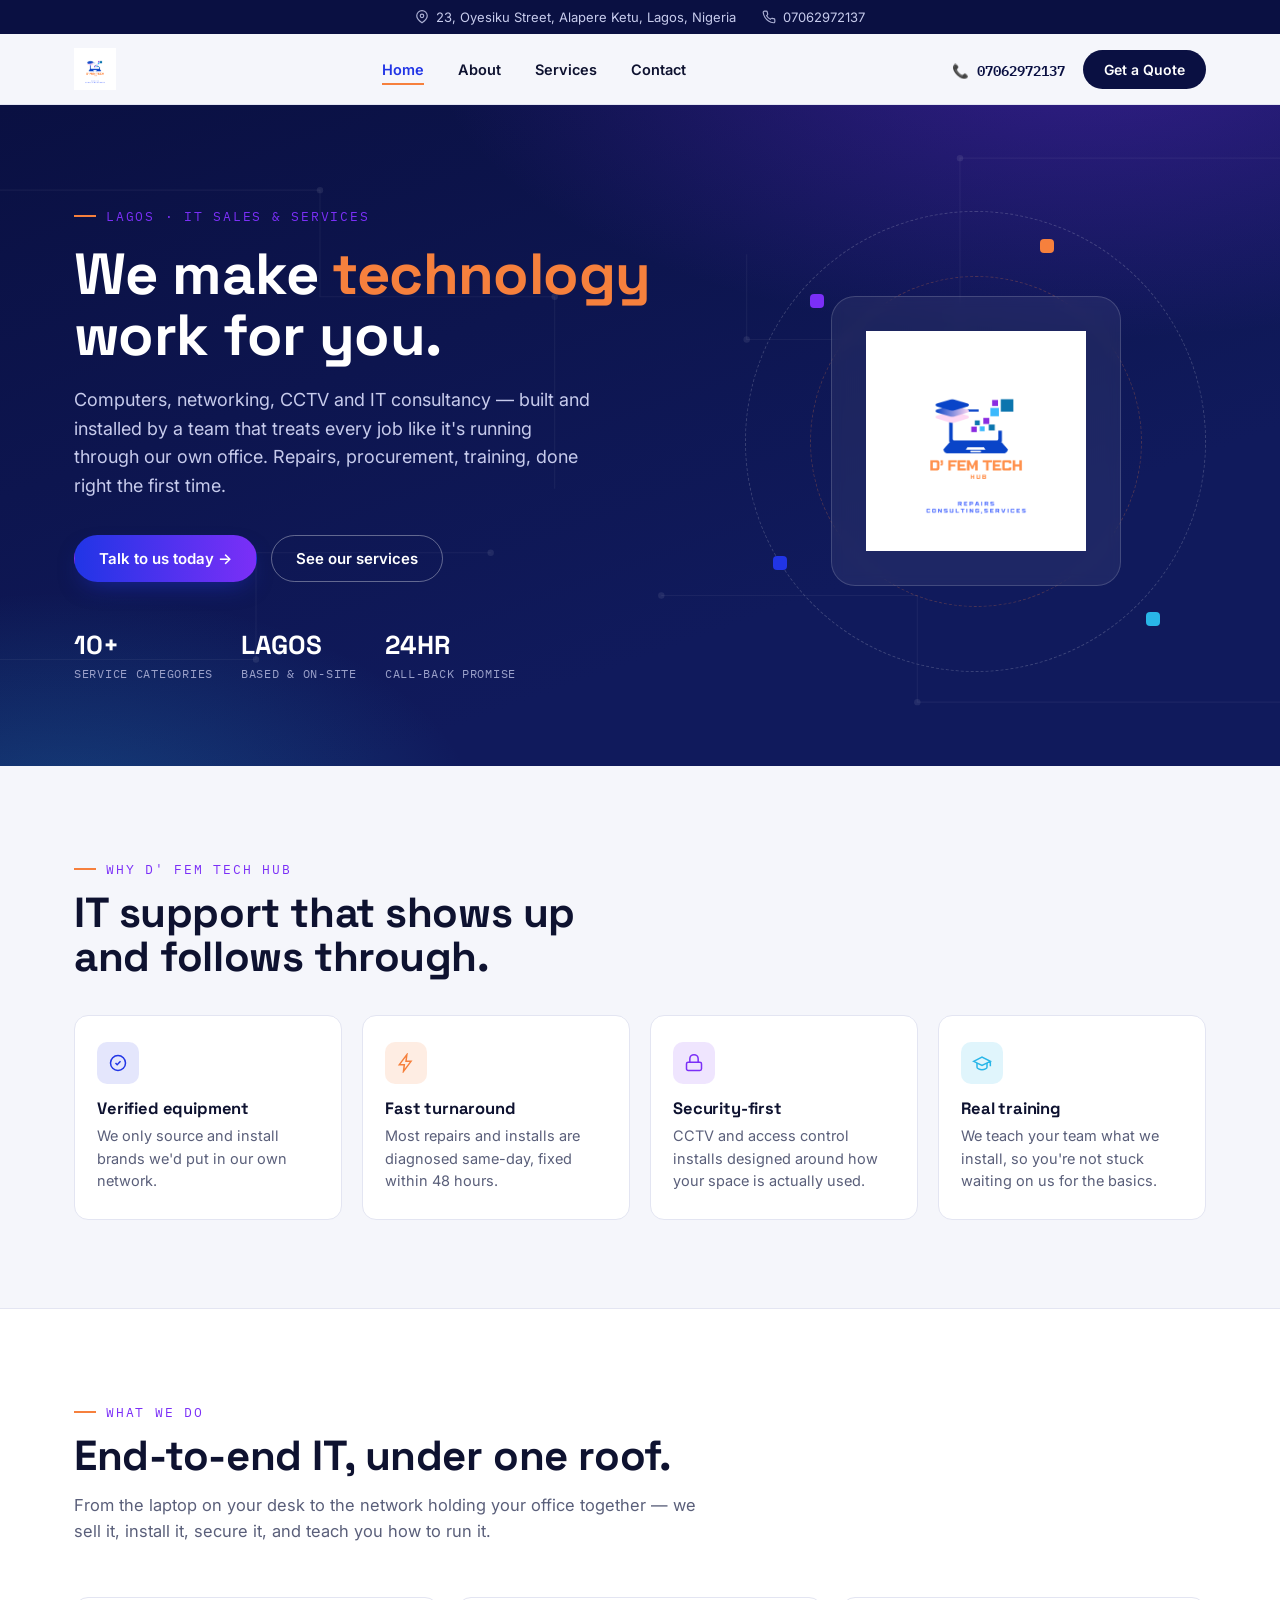
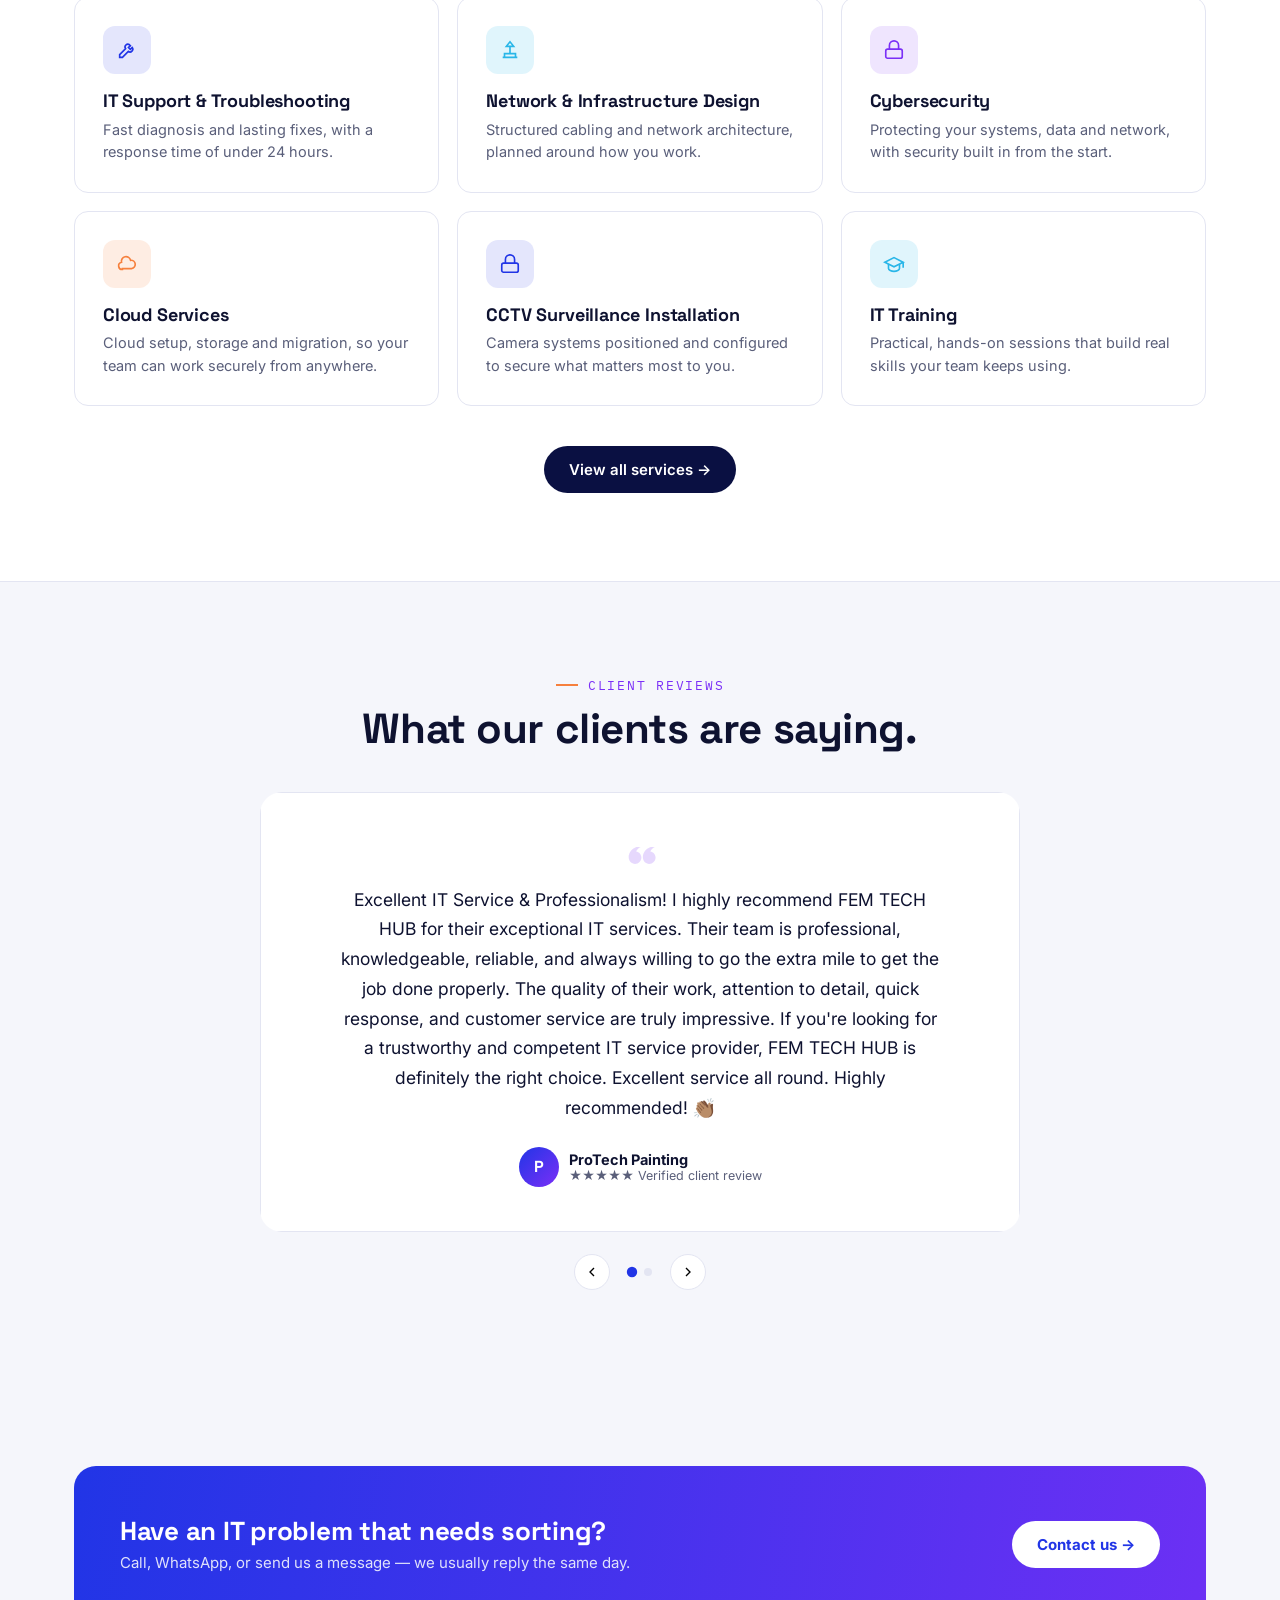
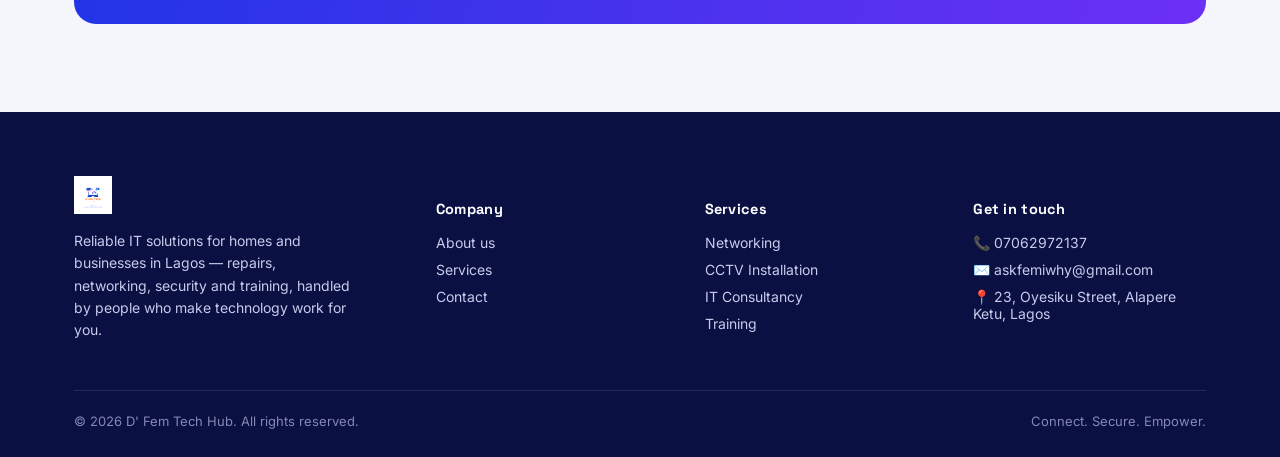
==== commit 38affbf0: "Add files via upload" ====
--- a/index.html
+++ b/index.html
@@ -178,20 +178,56 @@
 <section>
   <div class="container">
     <div class="section-head reveal" style="margin:0 auto 40px; text-align:center; max-width:640px;">
-      <span class="eyebrow" style="justify-content:center;">CLIENT REVIEW</span>
+      <span class="eyebrow" style="justify-content:center;">CLIENT REVIEWS</span>
       <h2>What our clients are saying.</h2>
     </div>
-    <div class="reveal" style="max-width:760px; margin:0 auto; background:var(--panel); border:1px solid var(--line); border-radius:22px; padding:44px; text-align:center; position:relative;">
-      <svg width="34" height="34" viewBox="0 0 24 24" fill="var(--purple)" style="opacity:.18; margin:0 auto 10px;"><path d="M9.5 7C6.5 8 4 10.8 4 14.2 4 17 6 19 8.5 19S13 17 13 14.5c0-2.2-1.6-4-3.7-4.3.4-1.3 1.7-2.6 3.2-3.2L9.5 7zm10 0c-3 1-5.5 3.8-5.5 7.2 0 2.8 2 4.8 4.5 4.8S23 17 23 14.5c0-2.2-1.6-4-3.7-4.3.4-1.3 1.7-2.6 3.2-3.2L19.5 7z"/></svg>
-      <p style="font-size:17.5px; line-height:1.7; color:var(--ink); max-width:600px; margin:0 auto;">
-        Excellent IT Service &amp; Professionalism! I highly recommend FEM TECH HUB for their exceptional IT services. Their team is professional, knowledgeable, reliable, and always willing to go the extra mile to get the job done properly. The quality of their work, attention to detail, quick response, and customer service are truly impressive. If you're looking for a trustworthy and competent IT service provider, FEM TECH HUB is definitely the right choice. Excellent service all round. Highly recommended! 👏🏽
-      </p>
-      <div style="margin-top:24px; display:flex; align-items:center; justify-content:center; gap:10px;">
-        <div style="width:40px; height:40px; border-radius:50%; background:linear-gradient(135deg,var(--blue),var(--purple)); display:flex; align-items:center; justify-content:center; color:#fff; font-family:var(--display); font-weight:700;">P</div>
-        <div style="text-align:left;">
-          <div style="font-weight:700; font-size:14.5px;">ProTech Painting</div>
-          <div style="font-size:12.5px; color:var(--muted);">★★★★★ Verified client review</div>
-        </div>
+
+    <div class="reveal testimonial-carousel">
+      <div class="testimonial-viewport">
+        <div class="testimonial-track" id="testimonial-track">
+
+          <div class="testimonial-slide">
+            <svg width="34" height="34" viewBox="0 0 24 24" fill="var(--purple)" style="opacity:.18; margin:0 auto 10px;"><path d="M9.5 7C6.5 8 4 10.8 4 14.2 4 17 6 19 8.5 19S13 17 13 14.5c0-2.2-1.6-4-3.7-4.3.4-1.3 1.7-2.6 3.2-3.2L9.5 7zm10 0c-3 1-5.5 3.8-5.5 7.2 0 2.8 2 4.8 4.5 4.8S23 17 23 14.5c0-2.2-1.6-4-3.7-4.3.4-1.3 1.7-2.6 3.2-3.2L19.5 7z"/></svg>
+            <p>
+              Excellent IT Service &amp; Professionalism! I highly recommend FEM TECH HUB for their exceptional IT services. Their team is professional, knowledgeable, reliable, and always willing to go the extra mile to get the job done properly. The quality of their work, attention to detail, quick response, and customer service are truly impressive. If you're looking for a trustworthy and competent IT service provider, FEM TECH HUB is definitely the right choice. Excellent service all round. Highly recommended! 👏🏽
+            </p>
+            <div class="testimonial-author">
+              <div class="testimonial-avatar">P</div>
+              <div>
+                <div class="testimonial-name">ProTech Painting</div>
+                <div class="testimonial-meta">★★★★★ Verified client review</div>
+              </div>
+            </div>
+          </div>
+
+          <div class="testimonial-slide">
+            <svg width="34" height="34" viewBox="0 0 24 24" fill="var(--purple)" style="opacity:.18; margin:0 auto 10px;"><path d="M9.5 7C6.5 8 4 10.8 4 14.2 4 17 6 19 8.5 19S13 17 13 14.5c0-2.2-1.6-4-3.7-4.3.4-1.3 1.7-2.6 3.2-3.2L9.5 7zm10 0c-3 1-5.5 3.8-5.5 7.2 0 2.8 2 4.8 4.5 4.8S23 17 23 14.5c0-2.2-1.6-4-3.7-4.3.4-1.3 1.7-2.6 3.2-3.2L19.5 7z"/></svg>
+            <p>
+              He did a very good job, both computers are in a good state.
+            </p>
+            <div class="testimonial-author">
+              <div class="testimonial-avatar">M</div>
+              <div>
+                <div class="testimonial-name">Mercy Chukwudubem</div>
+                <div class="testimonial-meta">★★★★★ Verified client review</div>
+              </div>
+            </div>
+          </div>
+
+        </div>
+      </div>
+
+      <div class="testimonial-nav">
+        <button class="testimonial-arrow" id="testimonial-prev" aria-label="Previous review">
+          <svg width="16" height="16" viewBox="0 0 24 24" fill="none" stroke="currentColor" stroke-width="2"><path d="M15 18l-6-6 6-6"/></svg>
+        </button>
+        <div class="testimonial-dots" id="testimonial-dots">
+          <button class="testimonial-dot active" data-slide="0" aria-label="Review 1"></button>
+          <button class="testimonial-dot" data-slide="1" aria-label="Review 2"></button>
+        </div>
+        <button class="testimonial-arrow" id="testimonial-next" aria-label="Next review">
+          <svg width="16" height="16" viewBox="0 0 24 24" fill="none" stroke="currentColor" stroke-width="2"><path d="M9 18l6-6-6-6"/></svg>
+        </button>
       </div>
     </div>
   </div>
--- a/style.css
+++ b/style.css
@@ -266,6 +266,39 @@
 .cta-band h3{ font-size:26px; margin-bottom:8px; }
 .cta-band p{ color:#dfe1fb; font-size:15px; }
 
+/* =========== TESTIMONIAL CAROUSEL =========== */
+.testimonial-carousel{ max-width:760px; margin:0 auto; position:relative; }
+.testimonial-viewport{ overflow:hidden; border-radius:22px; }
+.testimonial-track{ display:flex; transition:transform .5s ease; }
+.testimonial-slide{
+  flex:0 0 100%;
+  background:var(--panel); border:1px solid var(--line);
+  padding:44px; text-align:center;
+}
+.testimonial-slide p{ font-size:17.5px; line-height:1.7; color:var(--ink); max-width:600px; margin:0 auto; }
+.testimonial-author{ margin-top:24px; display:flex; align-items:center; justify-content:center; gap:10px; }
+.testimonial-avatar{
+  width:40px; height:40px; border-radius:50%;
+  background:linear-gradient(135deg,var(--blue),var(--purple));
+  display:flex; align-items:center; justify-content:center;
+  color:#fff; font-family:var(--display); font-weight:700; flex:none;
+}
+.testimonial-name{ font-weight:700; font-size:14.5px; text-align:left; }
+.testimonial-meta{ font-size:12.5px; color:var(--muted); text-align:left; }
+.testimonial-nav{ display:flex; align-items:center; justify-content:center; gap:18px; margin-top:22px; }
+.testimonial-arrow{
+  width:36px; height:36px; border-radius:50%; border:1.5px solid var(--line);
+  background:var(--panel); display:flex; align-items:center; justify-content:center;
+  cursor:pointer; transition:background .18s ease, border-color .18s ease;
+}
+.testimonial-arrow:hover{ background:var(--blue); border-color:var(--blue); color:#fff; }
+.testimonial-dots{ display:flex; gap:8px; }
+.testimonial-dot{
+  width:8px; height:8px; border-radius:50%; background:var(--line);
+  border:0; cursor:pointer; padding:0; transition:background .18s ease, transform .18s ease;
+}
+.testimonial-dot.active{ background:var(--blue); transform:scale(1.3); }
+
 /* footer */
 footer{ background:var(--navy); color:#c7cbec; padding:64px 0 28px; }
 .foot-grid{ display:grid; grid-template-columns:1.4fr 1fr 1fr 1fr; gap:36px; margin-bottom:48px; }
